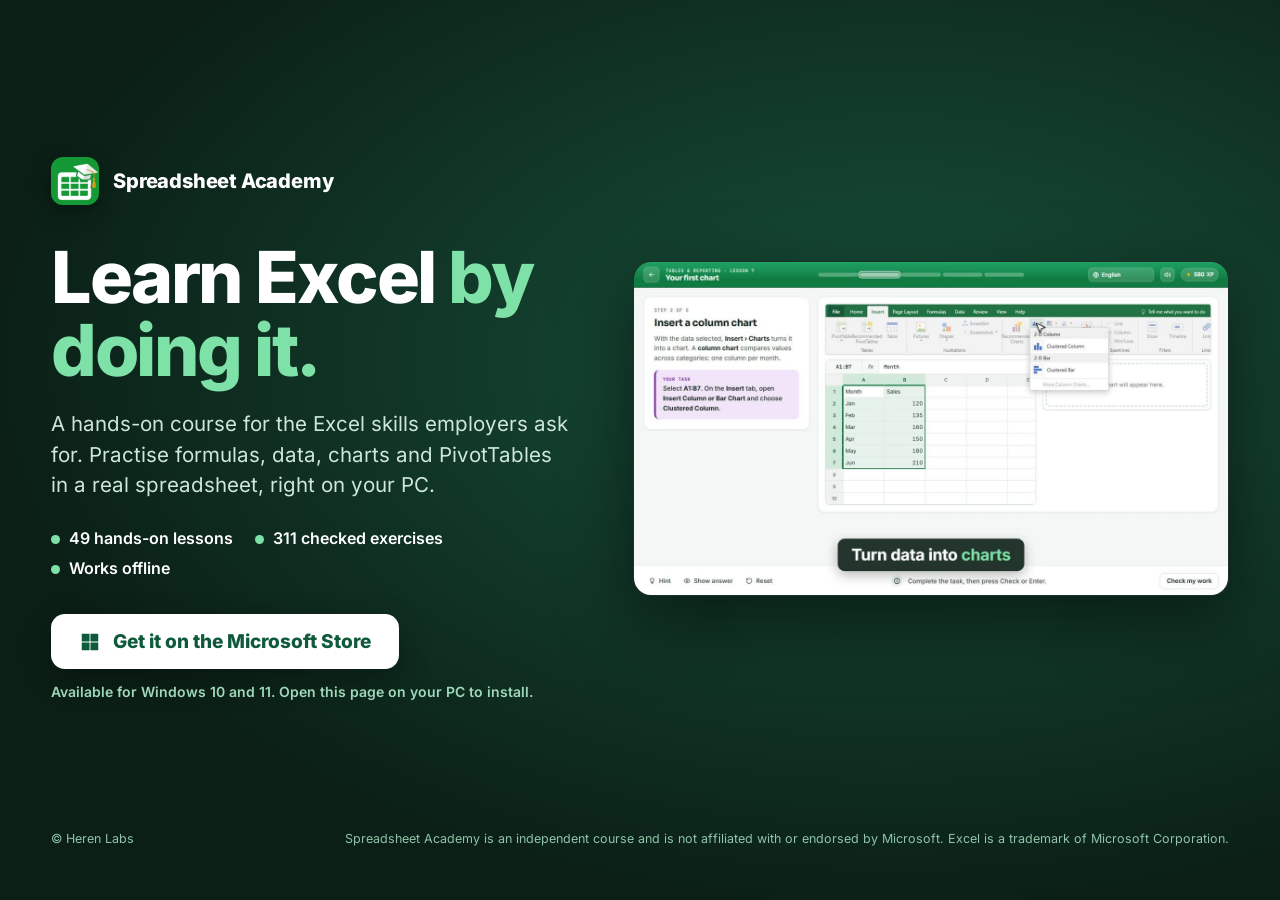
==== index.html @ 480dafec "Landing page for Spreadsheet Academy (learnexcel.online)" ====
<!doctype html>
<html lang="en">
<head>
<meta charset="utf-8">
<meta name="viewport" content="width=device-width, initial-scale=1">
<title>Spreadsheet Academy · Learn Excel by doing it</title>
<meta name="description" content="A hands-on Excel course for Windows: formulas, data, charts and PivotTables, practised in a real spreadsheet. 49 lessons, 311 checked exercises, works offline.">
<meta property="og:title" content="Spreadsheet Academy · Learn Excel by doing it">
<meta property="og:description" content="Hands-on Excel skills for work: formulas, data, charts and PivotTables. Get it on the Microsoft Store.">
<meta property="og:type" content="website">
<meta property="og:image" content="https://learnexcel.online/assets/poster.jpg">
<meta property="og:url" content="https://learnexcel.online/">
<meta name="twitter:card" content="summary_large_image">
<link rel="canonical" href="https://learnexcel.online/">
<meta name="theme-color" content="#0f5a3a">
<link rel="icon" href="assets/logo.png">
<style>
@font-face { font-family: Inter; src: url(assets/Inter-latin-1.woff2) format('woff2'); font-weight: 100 900; font-display: swap; }
:root {
  --ink: #0e1f17; --muted: #cfe7da; --brand: #217346; --brand-d: #0f5a3a; --accent: #7ee2a8;
  --bg1: #17513a; --bg2: #0b1f16;
}
* { box-sizing: border-box; }
html, body { height: 100%; margin: 0; }
body { font-family: Inter, 'Segoe UI', system-ui, sans-serif; color: #fff; background: radial-gradient(ellipse at 70% 40%, var(--bg1), var(--bg2) 72%); -webkit-font-smoothing: antialiased; }
.screen { min-height: 100vh; min-height: 100dvh; display: grid; grid-template-rows: 1fr auto; padding: clamp(20px, 4vw, 56px); gap: 24px; }
.hero { display: grid; grid-template-columns: minmax(0, 1fr) minmax(0, 1.15fr); gap: clamp(24px, 5vw, 72px); align-items: center; max-width: 1280px; width: 100%; margin: 0 auto; }
.brand { display: flex; align-items: center; gap: 14px; font-weight: 800; font-size: 20px; letter-spacing: -.01em; margin-bottom: clamp(20px, 4vh, 44px); }
.brand img { width: 48px; height: 48px; border-radius: 12px; box-shadow: 0 6px 20px rgba(0, 0, 0, .35); }
h1 { margin: 0; font-size: clamp(38px, 5.6vw, 74px); line-height: 1.02; letter-spacing: -.035em; font-weight: 800; }
h1 em { font-style: normal; color: var(--accent); }
.lead { margin: clamp(16px, 2.4vh, 26px) 0 0; font-size: clamp(17px, 1.6vw, 21px); line-height: 1.5; color: var(--muted); max-width: 34em; }
.facts { display: flex; flex-wrap: wrap; gap: 10px 22px; margin: clamp(18px, 3vh, 30px) 0 0; padding: 0; list-style: none; font-weight: 600; font-size: 16px; }
.facts li::before { content: ''; display: inline-block; width: 9px; height: 9px; border-radius: 50%; background: var(--accent); margin-right: 9px; }
.cta { display: inline-flex; align-items: center; gap: 12px; margin-top: clamp(24px, 4vh, 40px); background: #fff; color: var(--brand-d); font-weight: 800; font-size: 19px; padding: 16px 28px; border-radius: 14px; text-decoration: none; box-shadow: 0 10px 30px rgba(0, 0, 0, .3); transition: transform .15s, box-shadow .15s; }
.cta:hover, .cta:focus-visible { transform: translateY(-2px); box-shadow: 0 14px 36px rgba(0, 0, 0, .38); outline: 3px solid var(--accent); outline-offset: 3px; }
.cta svg { width: 22px; height: 22px; }
.sub { margin: 14px 0 0; font-size: 14px; color: #9fd9b9; font-weight: 600; }
.media { position: relative; border-radius: 18px; overflow: hidden; box-shadow: 0 24px 70px rgba(0, 0, 0, .5); aspect-ratio: 16 / 9; background: #0b1f16; border: 1px solid rgba(255, 255, 255, .08); }
.media video { width: 100%; height: 100%; object-fit: cover; display: block; }
footer { max-width: 1280px; width: 100%; margin: 0 auto; font-size: 12.5px; color: #8fc4a8; line-height: 1.5; display: flex; flex-wrap: wrap; gap: 6px 24px; justify-content: space-between; }
footer a { color: inherit; }
@media (max-width: 860px) {
  .hero { grid-template-columns: 1fr; }
  .media { order: -1; }
  .brand { margin-bottom: 18px; }
  .cta { width: 100%; justify-content: center; }
}
@media (prefers-reduced-motion: reduce) { .cta { transition: none; } }
</style>
<script type="application/ld+json">{"@context":"https://schema.org","@type":"SoftwareApplication","name":"Spreadsheet Academy","applicationCategory":"EducationalApplication","operatingSystem":"Windows 10, Windows 11","description":"A hands-on course for Excel skills: formulas, data, charts and PivotTables, practised in a real spreadsheet. Works offline.","url":"https://learnexcel.online/","image":"https://learnexcel.online/assets/poster.jpg","publisher":{"@type":"Organization","name":"Heren Labs"}}</script>
</head>
<body>
<main class="screen">
  <section class="hero">
    <div>
      <div class="brand"><img src="assets/logo.png" alt="" width="48" height="48"><span>Spreadsheet Academy</span></div>
      <h1>Learn Excel <em>by doing it.</em></h1>
      <p class="lead">A hands-on course for the Excel skills employers ask for. Practise formulas, data, charts and PivotTables in a real spreadsheet, right on your PC.</p>
      <ul class="facts"><li>49 hands-on lessons</li><li>311 checked exercises</li><li>Works offline</li></ul>
      <a class="cta" id="store" href="#" rel="noopener">
        <svg viewBox="0 0 24 24" fill="currentColor" aria-hidden="true"><path d="M3 3h8.5v8.5H3zM12.5 3H21v8.5h-8.5zM3 12.5h8.5V21H3zM12.5 12.5H21V21h-8.5z"/></svg>
        <span>Get it on the Microsoft Store</span>
      </a>
      <p class="sub" id="sub">For Windows 10 and 11</p>
    </div>
    <div class="media">
      <video autoplay muted loop playsinline preload="auto" poster="assets/poster.jpg" aria-label="A short tour of Spreadsheet Academy">
        <source src="assets/promo.mp4" type="video/mp4">
      </video>
    </div>
  </section>
  <footer>
    <span>&copy; Heren Labs</span>
    <span>Spreadsheet Academy is an independent course and is not affiliated with or endorsed by Microsoft. Excel is a trademark of Microsoft Corporation.</span>
  </footer>
</main>
<script>
/* Package Family Name of the app (identity in the MSIX manifest). On Windows it opens the Store listing without needing the Store ID.
   Verify it against Partner Center > Product identity > Package family name. */
var PFN = 'HerenLabs.SpreadsheetAcademyLearnXLSXSkills_4rr9weehh6kfm';
/* The 12-character Store ID of the app (for example 9NABCDEF1234) is only needed for the web link used on non-Windows devices. */
var STORE_ID = '__STORE_ID__';
var link = document.getElementById('store'), sub = document.getElementById('sub');
var hasId = /^9[A-Z0-9]{11}$/i.test(STORE_ID), isWin = /Windows NT 1[01]/.test(navigator.userAgent);
var web = 'https://apps.microsoft.com/detail/' + STORE_ID + '?hl=en-us&gl=US&cid=website';
var store = 'ms-windows-store://pdp/?PFN=' + PFN;
if (isWin) { link.href = store; }
else if (hasId) { link.href = web; sub.textContent = 'Available for Windows 10 and 11. Open the link on your PC to install.'; }
else { link.href = '#'; sub.textContent = 'Available for Windows 10 and 11. Open this page on your PC to install.'; link.addEventListener('click', function (e) { e.preventDefault(); }); }
</script>
</body>
</html>
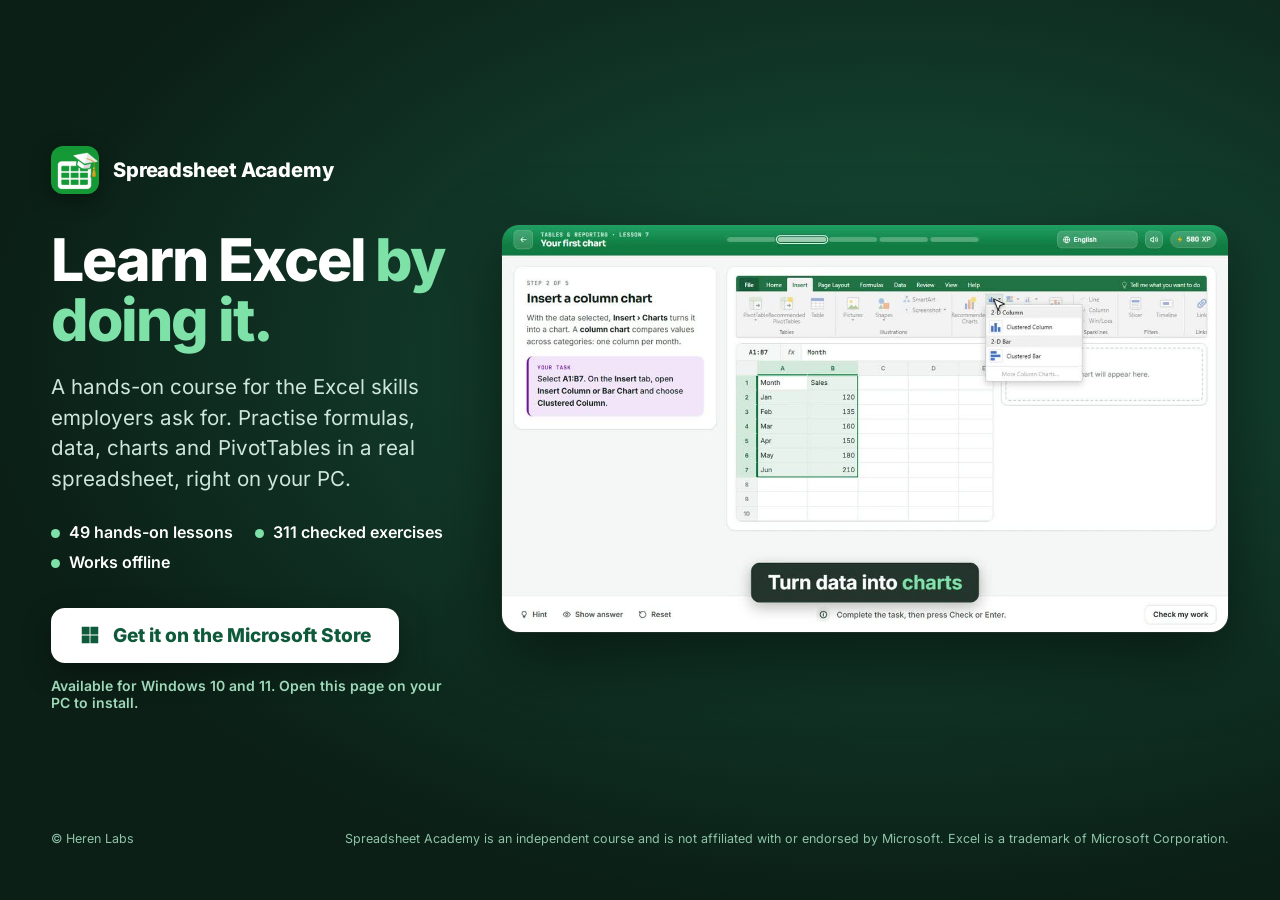
==== commit 2c56d98c: "Larger video frame" ====
--- a/index.html
+++ b/index.html
@@ -24,10 +24,10 @@
 html, body { height: 100%; margin: 0; }
 body { font-family: Inter, 'Segoe UI', system-ui, sans-serif; color: #fff; background: radial-gradient(ellipse at 70% 40%, var(--bg1), var(--bg2) 72%); -webkit-font-smoothing: antialiased; }
 .screen { min-height: 100vh; min-height: 100dvh; display: grid; grid-template-rows: 1fr auto; padding: clamp(20px, 4vw, 56px); gap: 24px; }
-.hero { display: grid; grid-template-columns: minmax(0, 1fr) minmax(0, 1.15fr); gap: clamp(24px, 5vw, 72px); align-items: center; max-width: 1280px; width: 100%; margin: 0 auto; }
+.hero { display: grid; grid-template-columns: minmax(0, .82fr) minmax(0, 1.5fr); gap: clamp(24px, 4vw, 56px); align-items: center; max-width: 1560px; width: 100%; margin: 0 auto; }
 .brand { display: flex; align-items: center; gap: 14px; font-weight: 800; font-size: 20px; letter-spacing: -.01em; margin-bottom: clamp(20px, 4vh, 44px); }
 .brand img { width: 48px; height: 48px; border-radius: 12px; box-shadow: 0 6px 20px rgba(0, 0, 0, .35); }
-h1 { margin: 0; font-size: clamp(38px, 5.6vw, 74px); line-height: 1.02; letter-spacing: -.035em; font-weight: 800; }
+h1 { margin: 0; font-size: clamp(36px, 4.6vw, 66px); line-height: 1.02; letter-spacing: -.035em; font-weight: 800; }
 h1 em { font-style: normal; color: var(--accent); }
 .lead { margin: clamp(16px, 2.4vh, 26px) 0 0; font-size: clamp(17px, 1.6vw, 21px); line-height: 1.5; color: var(--muted); max-width: 34em; }
 .facts { display: flex; flex-wrap: wrap; gap: 10px 22px; margin: clamp(18px, 3vh, 30px) 0 0; padding: 0; list-style: none; font-weight: 600; font-size: 16px; }
@@ -38,7 +38,7 @@
 .sub { margin: 14px 0 0; font-size: 14px; color: #9fd9b9; font-weight: 600; }
 .media { position: relative; border-radius: 18px; overflow: hidden; box-shadow: 0 24px 70px rgba(0, 0, 0, .5); aspect-ratio: 16 / 9; background: #0b1f16; border: 1px solid rgba(255, 255, 255, .08); }
 .media video { width: 100%; height: 100%; object-fit: cover; display: block; }
-footer { max-width: 1280px; width: 100%; margin: 0 auto; font-size: 12.5px; color: #8fc4a8; line-height: 1.5; display: flex; flex-wrap: wrap; gap: 6px 24px; justify-content: space-between; }
+footer { max-width: 1560px; width: 100%; margin: 0 auto; font-size: 12.5px; color: #8fc4a8; line-height: 1.5; display: flex; flex-wrap: wrap; gap: 6px 24px; justify-content: space-between; }
 footer a { color: inherit; }
 @media (max-width: 860px) {
   .hero { grid-template-columns: 1fr; }
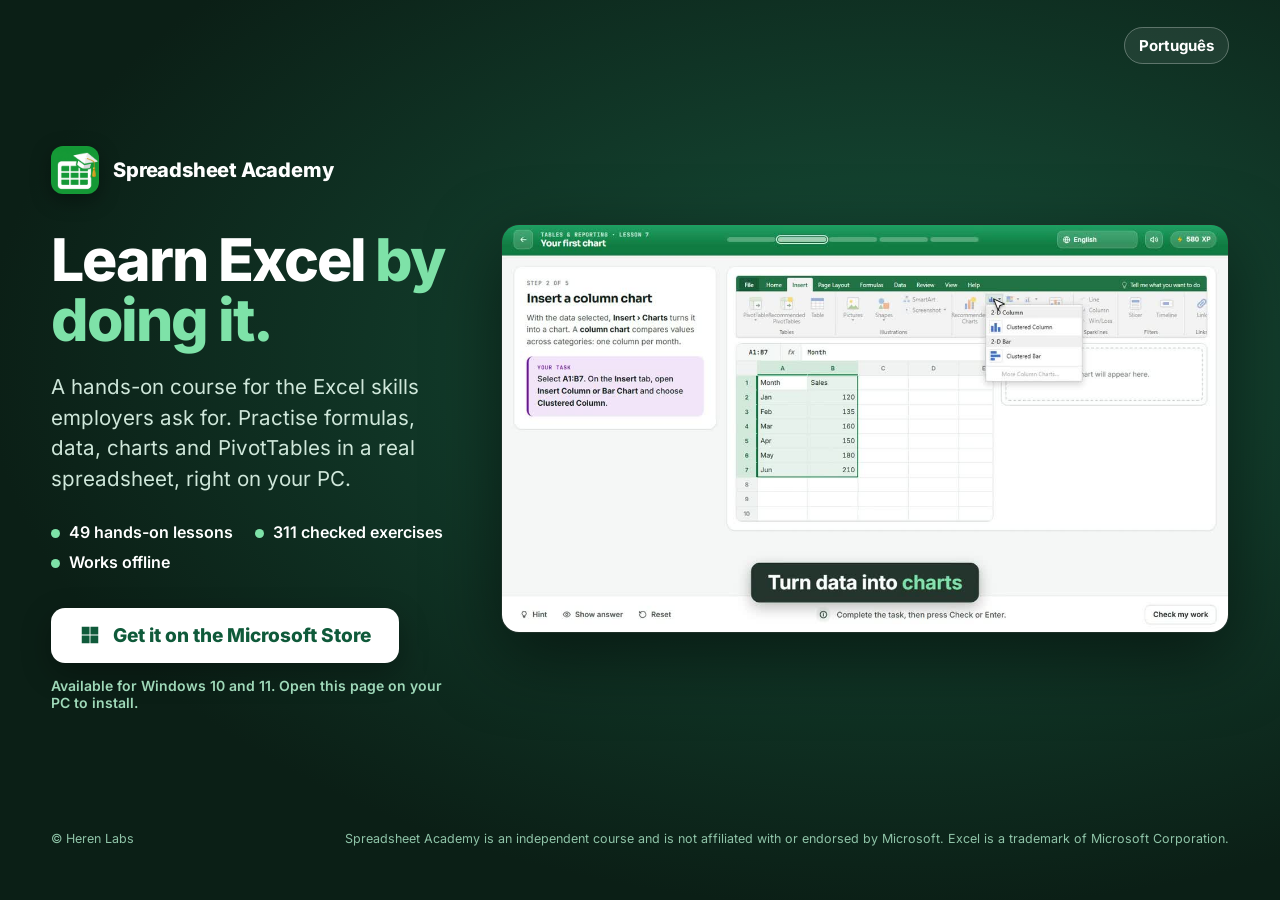
==== commit 68317877: "Add Portuguese page, language switch and pt video" ====
--- a/index.html
+++ b/index.html
@@ -2,6 +2,15 @@
 <html lang="en">
 <head>
 <meta charset="utf-8">
+<script>(function(){try{var s=localStorage.getItem("sa-lang");var l=(navigator.languages&&navigator.languages[0])||navigator.language||"";if(!s&&/^pt/i.test(l)&&location.search.indexOf("nolang")<0)location.replace("pt/"+location.search+location.hash);}catch(e){}})();</script>
+<!-- Google tag (GA4) -->
+<script async src="https://www.googletagmanager.com/gtag/js?id=G-K9YZ1BSCE1"></script>
+<script>
+window.dataLayer = window.dataLayer || [];
+function gtag(){dataLayer.push(arguments);}
+gtag('js', new Date());
+gtag('config', 'G-K9YZ1BSCE1');
+</script>
 <meta name="viewport" content="width=device-width, initial-scale=1">
 <title>Spreadsheet Academy · Learn Excel by doing it</title>
 <meta name="description" content="A hands-on Excel course for Windows: formulas, data, charts and PivotTables, practised in a real spreadsheet. 49 lessons, 311 checked exercises, works offline.">
@@ -11,6 +20,9 @@
 <meta property="og:image" content="https://learnexcel.online/assets/poster.jpg">
 <meta property="og:url" content="https://learnexcel.online/">
 <meta name="twitter:card" content="summary_large_image">
+<link rel="alternate" hreflang="en" href="https://learnexcel.online/">
+<link rel="alternate" hreflang="pt-BR" href="https://learnexcel.online/pt/">
+<link rel="alternate" hreflang="x-default" href="https://learnexcel.online/">
 <link rel="canonical" href="https://learnexcel.online/">
 <meta name="theme-color" content="#0f5a3a">
 <link rel="icon" href="assets/logo.png">
@@ -25,6 +37,9 @@
 body { font-family: Inter, 'Segoe UI', system-ui, sans-serif; color: #fff; background: radial-gradient(ellipse at 70% 40%, var(--bg1), var(--bg2) 72%); -webkit-font-smoothing: antialiased; }
 .screen { min-height: 100vh; min-height: 100dvh; display: grid; grid-template-rows: 1fr auto; padding: clamp(20px, 4vw, 56px); gap: 24px; }
 .hero { display: grid; grid-template-columns: minmax(0, .82fr) minmax(0, 1.5fr); gap: clamp(24px, 4vw, 56px); align-items: center; max-width: 1560px; width: 100%; margin: 0 auto; }
+.lang { position: absolute; top: clamp(18px, 3vw, 36px); right: clamp(20px, 4vw, 56px); font-size: 15px; font-weight: 700; z-index: 2; }
+.lang a { color: #fff; text-decoration: none; padding: 8px 14px; border: 1px solid rgba(255,255,255,.28); border-radius: 999px; background: rgba(255,255,255,.07); }
+.lang a:hover, .lang a:focus-visible { background: rgba(255,255,255,.16); outline: 2px solid var(--accent); }
 .brand { display: flex; align-items: center; gap: 14px; font-weight: 800; font-size: 20px; letter-spacing: -.01em; margin-bottom: clamp(20px, 4vh, 44px); }
 .brand img { width: 48px; height: 48px; border-radius: 12px; box-shadow: 0 6px 20px rgba(0, 0, 0, .35); }
 h1 { margin: 0; font-size: clamp(36px, 4.6vw, 66px); line-height: 1.02; letter-spacing: -.035em; font-weight: 800; }
@@ -52,6 +67,7 @@
 </head>
 <body>
 <main class="screen">
+  <div class="lang"><a href="pt/" hreflang="pt-BR" lang="pt-BR" onclick="try{localStorage.setItem('sa-lang','pt')}catch(e){}">Português</a></div>
   <section class="hero">
     <div>
       <div class="brand"><img src="assets/logo.png" alt="" width="48" height="48"><span>Spreadsheet Academy</span></div>
@@ -82,6 +98,8 @@
 /* The 12-character Store ID of the app (for example 9NABCDEF1234) is only needed for the web link used on non-Windows devices. */
 var STORE_ID = '__STORE_ID__';
 var link = document.getElementById('store'), sub = document.getElementById('sub');
+/* count clicks on the Store button in Google Analytics */
+link.addEventListener('click', function () { if (window.gtag) gtag('event', 'store_click', { transport_type: 'beacon' }); });
 var hasId = /^9[A-Z0-9]{11}$/i.test(STORE_ID), isWin = /Windows NT 1[01]/.test(navigator.userAgent);
 var web = 'https://apps.microsoft.com/detail/' + STORE_ID + '?hl=en-us&gl=US&cid=website';
 var store = 'ms-windows-store://pdp/?PFN=' + PFN;
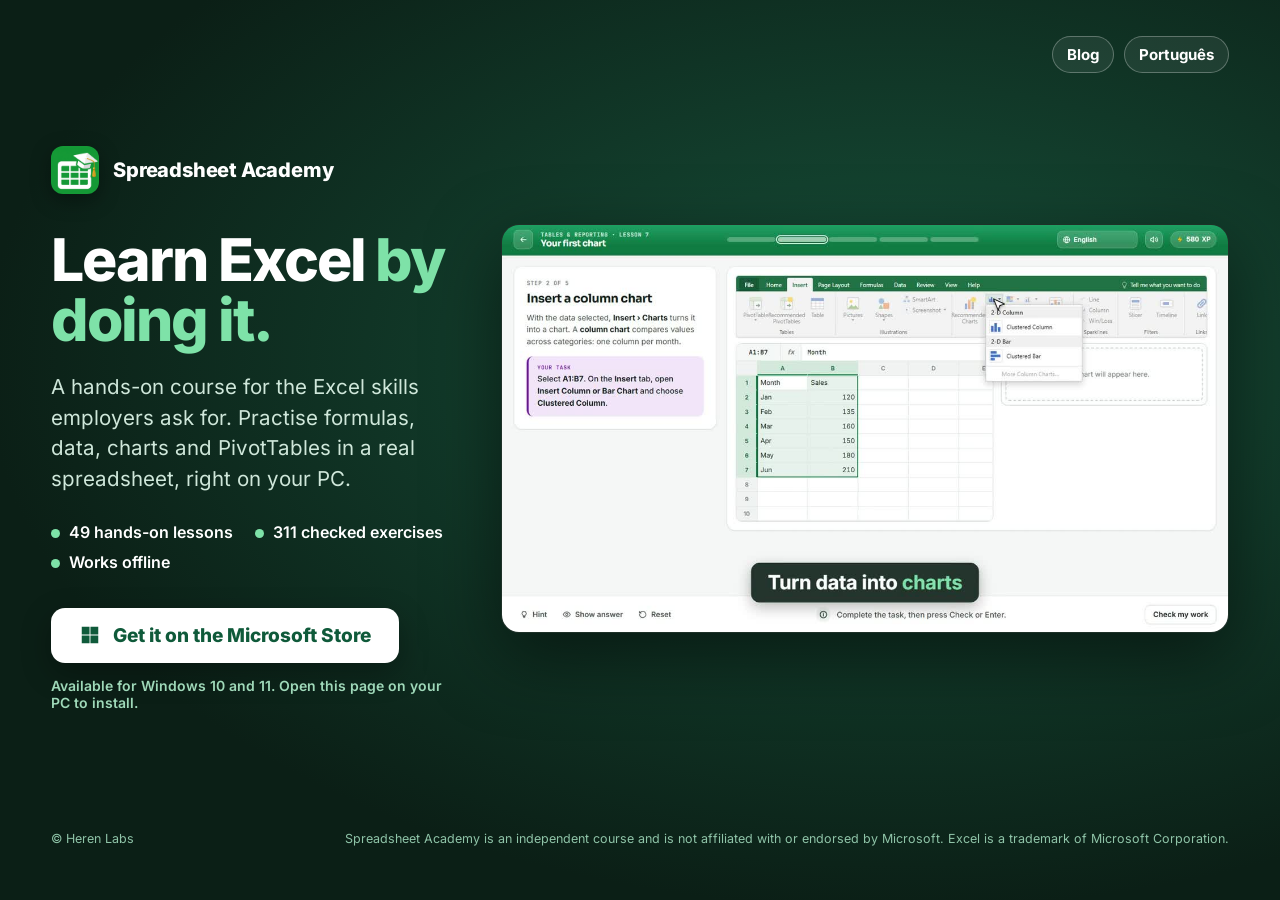
==== commit 03d7701d: "Blog: three guides (IF, VLOOKUP, SUMIF/COUNTIF) in English and Portuguese, blog links, sitemap" ====
--- a/index.html
+++ b/index.html
@@ -37,7 +37,7 @@
 body { font-family: Inter, 'Segoe UI', system-ui, sans-serif; color: #fff; background: radial-gradient(ellipse at 70% 40%, var(--bg1), var(--bg2) 72%); -webkit-font-smoothing: antialiased; }
 .screen { min-height: 100vh; min-height: 100dvh; display: grid; grid-template-rows: 1fr auto; padding: clamp(20px, 4vw, 56px); gap: 24px; }
 .hero { display: grid; grid-template-columns: minmax(0, .82fr) minmax(0, 1.5fr); gap: clamp(24px, 4vw, 56px); align-items: center; max-width: 1560px; width: 100%; margin: 0 auto; }
-.lang { position: absolute; top: clamp(18px, 3vw, 36px); right: clamp(20px, 4vw, 56px); font-size: 15px; font-weight: 700; z-index: 2; }
+.lang { display: flex; gap: 10px; position: absolute; top: clamp(18px, 3vw, 36px); right: clamp(20px, 4vw, 56px); font-size: 15px; font-weight: 700; z-index: 2; }
 .lang a { color: #fff; text-decoration: none; padding: 8px 14px; border: 1px solid rgba(255,255,255,.28); border-radius: 999px; background: rgba(255,255,255,.07); }
 .lang a:hover, .lang a:focus-visible { background: rgba(255,255,255,.16); outline: 2px solid var(--accent); }
 .brand { display: flex; align-items: center; gap: 14px; font-weight: 800; font-size: 20px; letter-spacing: -.01em; margin-bottom: clamp(20px, 4vh, 44px); }
@@ -67,7 +67,7 @@
 </head>
 <body>
 <main class="screen">
-  <div class="lang"><a href="pt/" hreflang="pt-BR" lang="pt-BR" onclick="try{localStorage.setItem('sa-lang','pt')}catch(e){}">Português</a></div>
+  <div class="lang"><a href="blog/">Blog</a><a href="pt/" hreflang="pt-BR" lang="pt-BR" onclick="try{localStorage.setItem('sa-lang','pt')}catch(e){}">Português</a></div>
   <section class="hero">
     <div>
       <div class="brand"><img src="assets/logo.png" alt="" width="48" height="48"><span>Spreadsheet Academy</span></div>
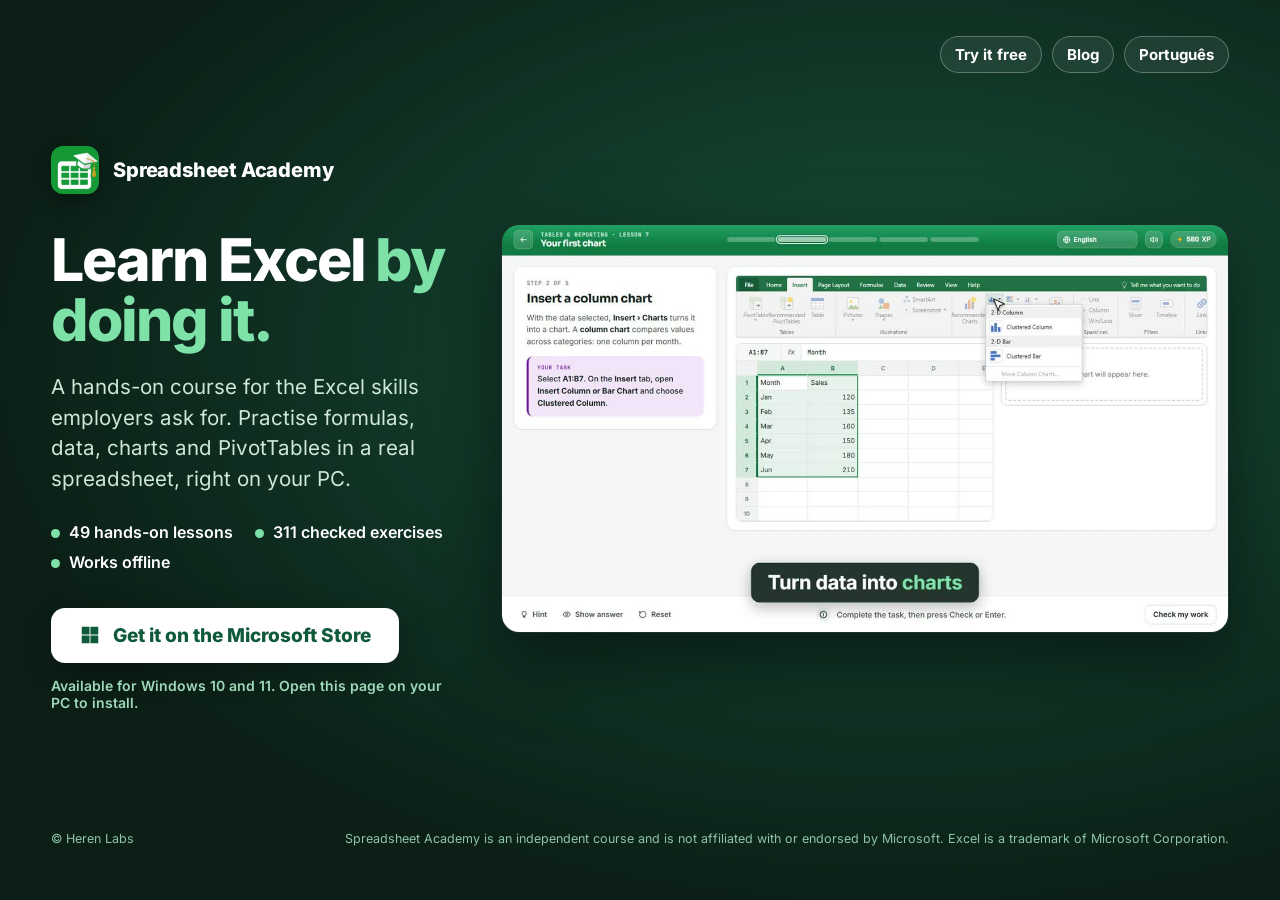
==== commit d63cb655: "Free browser demo at /app/ (two free lessons, lock screen with Store button), links from the home pa" ====
--- a/index.html
+++ b/index.html
@@ -56,6 +56,7 @@
 footer { max-width: 1560px; width: 100%; margin: 0 auto; font-size: 12.5px; color: #8fc4a8; line-height: 1.5; display: flex; flex-wrap: wrap; gap: 6px 24px; justify-content: space-between; }
 footer a { color: inherit; }
 @media (max-width: 860px) {
+  .hero { padding-top: 52px; }
   .hero { grid-template-columns: 1fr; }
   .media { order: -1; }
   .brand { margin-bottom: 18px; }
@@ -67,7 +68,7 @@
 </head>
 <body>
 <main class="screen">
-  <div class="lang"><a href="blog/">Blog</a><a href="pt/" hreflang="pt-BR" lang="pt-BR" onclick="try{localStorage.setItem('sa-lang','pt')}catch(e){}">Português</a></div>
+  <div class="lang"><a href="app/" onclick="try{localStorage.setItem('sa.lang.v1','en')}catch(e){}">Try it free</a><a href="blog/">Blog</a><a href="pt/" hreflang="pt-BR" lang="pt-BR" onclick="try{localStorage.setItem('sa-lang','pt')}catch(e){}">Português</a></div>
   <section class="hero">
     <div>
       <div class="brand"><img src="assets/logo.png" alt="" width="48" height="48"><span>Spreadsheet Academy</span></div>
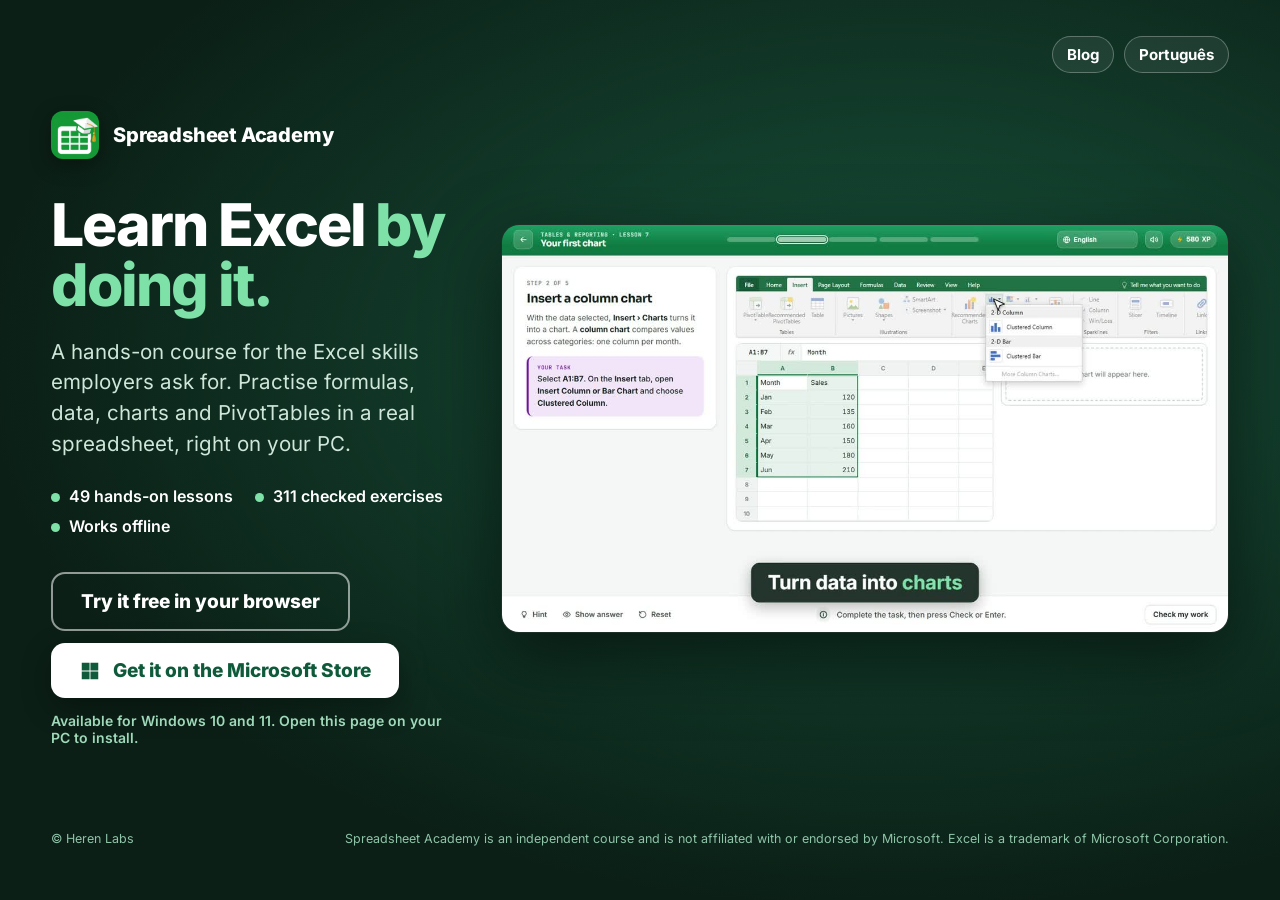
==== commit b1cdbcab: "Try free button above the Store button" ====
--- a/index.html
+++ b/index.html
@@ -50,6 +50,10 @@
 .cta { display: inline-flex; align-items: center; gap: 12px; margin-top: clamp(24px, 4vh, 40px); background: #fff; color: var(--brand-d); font-weight: 800; font-size: 19px; padding: 16px 28px; border-radius: 14px; text-decoration: none; box-shadow: 0 10px 30px rgba(0, 0, 0, .3); transition: transform .15s, box-shadow .15s; }
 .cta:hover, .cta:focus-visible { transform: translateY(-2px); box-shadow: 0 14px 36px rgba(0, 0, 0, .38); outline: 3px solid var(--accent); outline-offset: 3px; }
 .cta svg { width: 22px; height: 22px; }
+.ctas { display: flex; flex-direction: column; align-items: flex-start; gap: 0; }
+.cta-try { background: transparent; color: #fff; border: 2px solid rgba(255,255,255,.55); box-shadow: none; margin-bottom: 0; }
+.cta-try:hover, .cta-try:focus-visible { background: rgba(255,255,255,.12); box-shadow: none; }
+.ctas .cta + .cta { margin-top: 12px; }
 .sub { margin: 14px 0 0; font-size: 14px; color: #9fd9b9; font-weight: 600; }
 .media { position: relative; border-radius: 18px; overflow: hidden; box-shadow: 0 24px 70px rgba(0, 0, 0, .5); aspect-ratio: 16 / 9; background: #0b1f16; border: 1px solid rgba(255, 255, 255, .08); }
 .media video { width: 100%; height: 100%; object-fit: cover; display: block; }
@@ -68,17 +72,20 @@
 </head>
 <body>
 <main class="screen">
-  <div class="lang"><a href="app/" onclick="try{localStorage.setItem('sa.lang.v1','en')}catch(e){}">Try it free</a><a href="blog/">Blog</a><a href="pt/" hreflang="pt-BR" lang="pt-BR" onclick="try{localStorage.setItem('sa-lang','pt')}catch(e){}">Português</a></div>
+  <div class="lang"><a href="blog/">Blog</a><a href="pt/" hreflang="pt-BR" lang="pt-BR" onclick="try{localStorage.setItem('sa-lang','pt')}catch(e){}">Português</a></div>
   <section class="hero">
     <div>
       <div class="brand"><img src="assets/logo.png" alt="" width="48" height="48"><span>Spreadsheet Academy</span></div>
       <h1>Learn Excel <em>by doing it.</em></h1>
       <p class="lead">A hands-on course for the Excel skills employers ask for. Practise formulas, data, charts and PivotTables in a real spreadsheet, right on your PC.</p>
       <ul class="facts"><li>49 hands-on lessons</li><li>311 checked exercises</li><li>Works offline</li></ul>
+      <div class="ctas">
+      <a class="cta cta-try" href="app/" onclick="try{localStorage.setItem('sa.lang.v1','en')}catch(e){}">Try it free in your browser</a>
       <a class="cta" id="store" href="#" rel="noopener">
         <svg viewBox="0 0 24 24" fill="currentColor" aria-hidden="true"><path d="M3 3h8.5v8.5H3zM12.5 3H21v8.5h-8.5zM3 12.5h8.5V21H3zM12.5 12.5H21V21h-8.5z"/></svg>
         <span>Get it on the Microsoft Store</span>
       </a>
+      </div>
       <p class="sub" id="sub">For Windows 10 and 11</p>
     </div>
     <div class="media">
